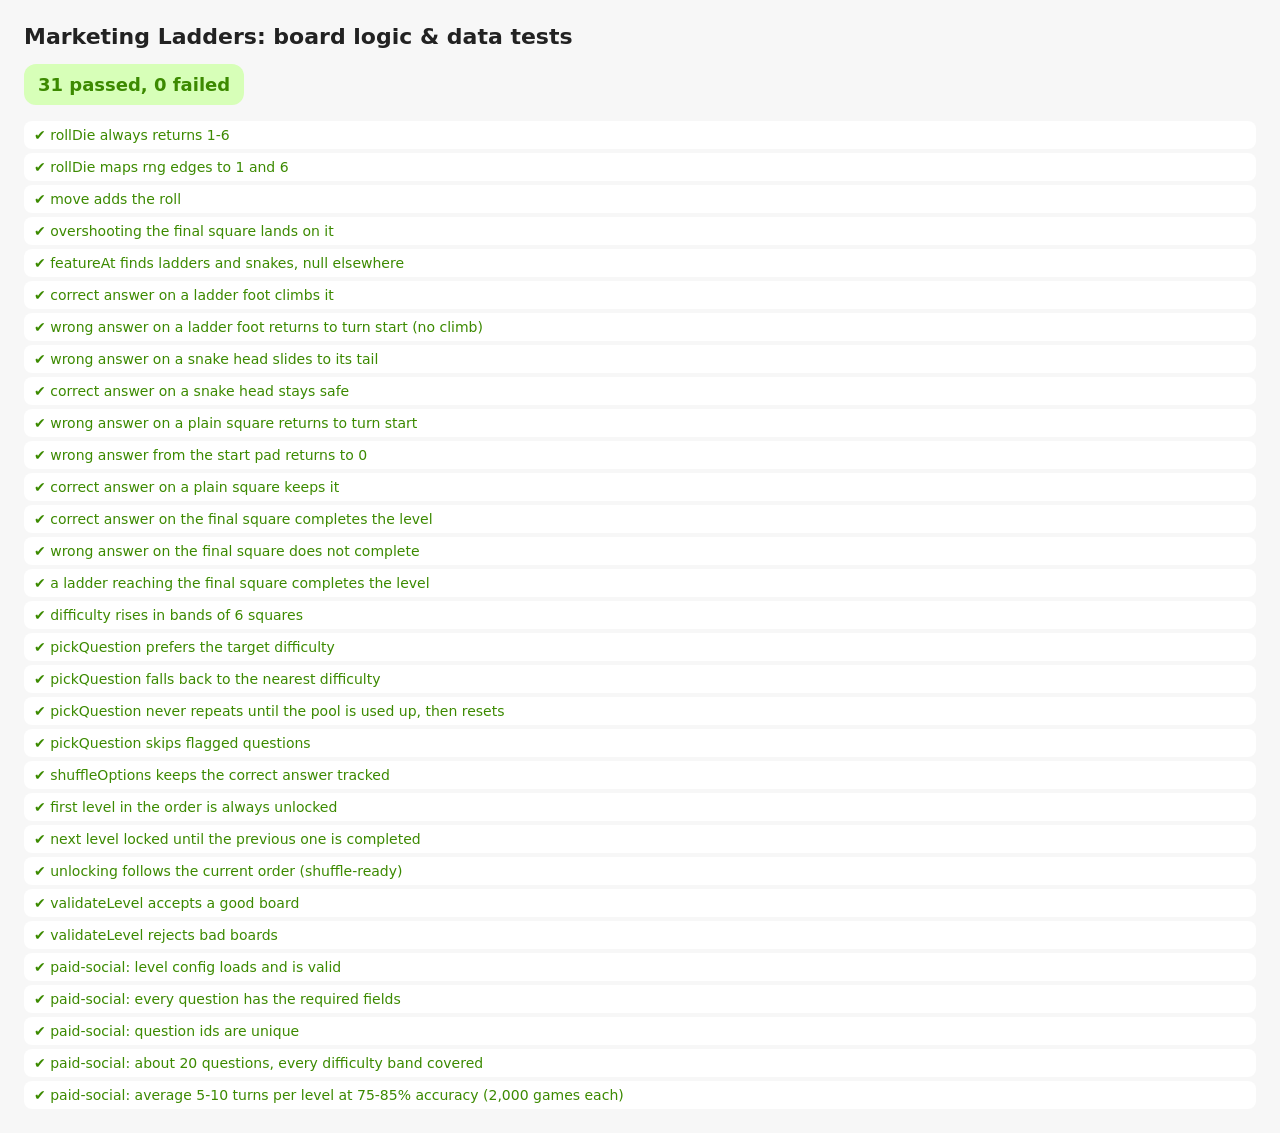
==== tests.html @ 9df12990 "Slice 1: Level 1 playable board with dice, questions and explanations Zero-install vanilla JS game: " ====
<!doctype html>
<html lang="en">
<head>
  <meta charset="utf-8">
  <meta name="viewport" content="width=device-width, initial-scale=1">
  <title>Marketing Ladders tests</title>
  <style>
    body { font-family: system-ui, sans-serif; margin: 24px; background: #f7f7f7; color: #222; }
    h1 { font-size: 22px; }
    #summary { font-weight: 800; font-size: 18px; padding: 10px 14px; border-radius: 12px; display: inline-block; }
    #summary.pass { background: #d7ffb8; color: #3c8a00; }
    #summary.fail { background: #ffdfe0; color: #c62828; }
    ul { list-style: none; padding: 0; }
    li { padding: 6px 10px; margin: 4px 0; border-radius: 8px; background: #fff; font-size: 14px; }
    li.pass { color: #3c8a00; }
    li.fail { color: #c62828; background: #ffdfe0; font-weight: 700; }
  </style>
</head>
<body>
  <h1>Marketing Ladders: board logic &amp; data tests</h1>
  <div id="summary">Running…</div>
  <ul id="results"></ul>

  <script src="js/ml.js"></script>
  <script src="data/manifest.js"></script>
  <script src="js/logic.js"></script>
  <script src="tests/runner.js"></script>
  <script src="tests/logic.test.js"></script>
  <script>
    ML.loadLevels().then(function () {
      return ML.loadScript('tests/data.test.js');
    }).then(runTests).catch(function (err) {
      document.getElementById('summary').textContent = err.message;
      document.getElementById('summary').className = 'fail';
    });
  </script>
</body>
</html>
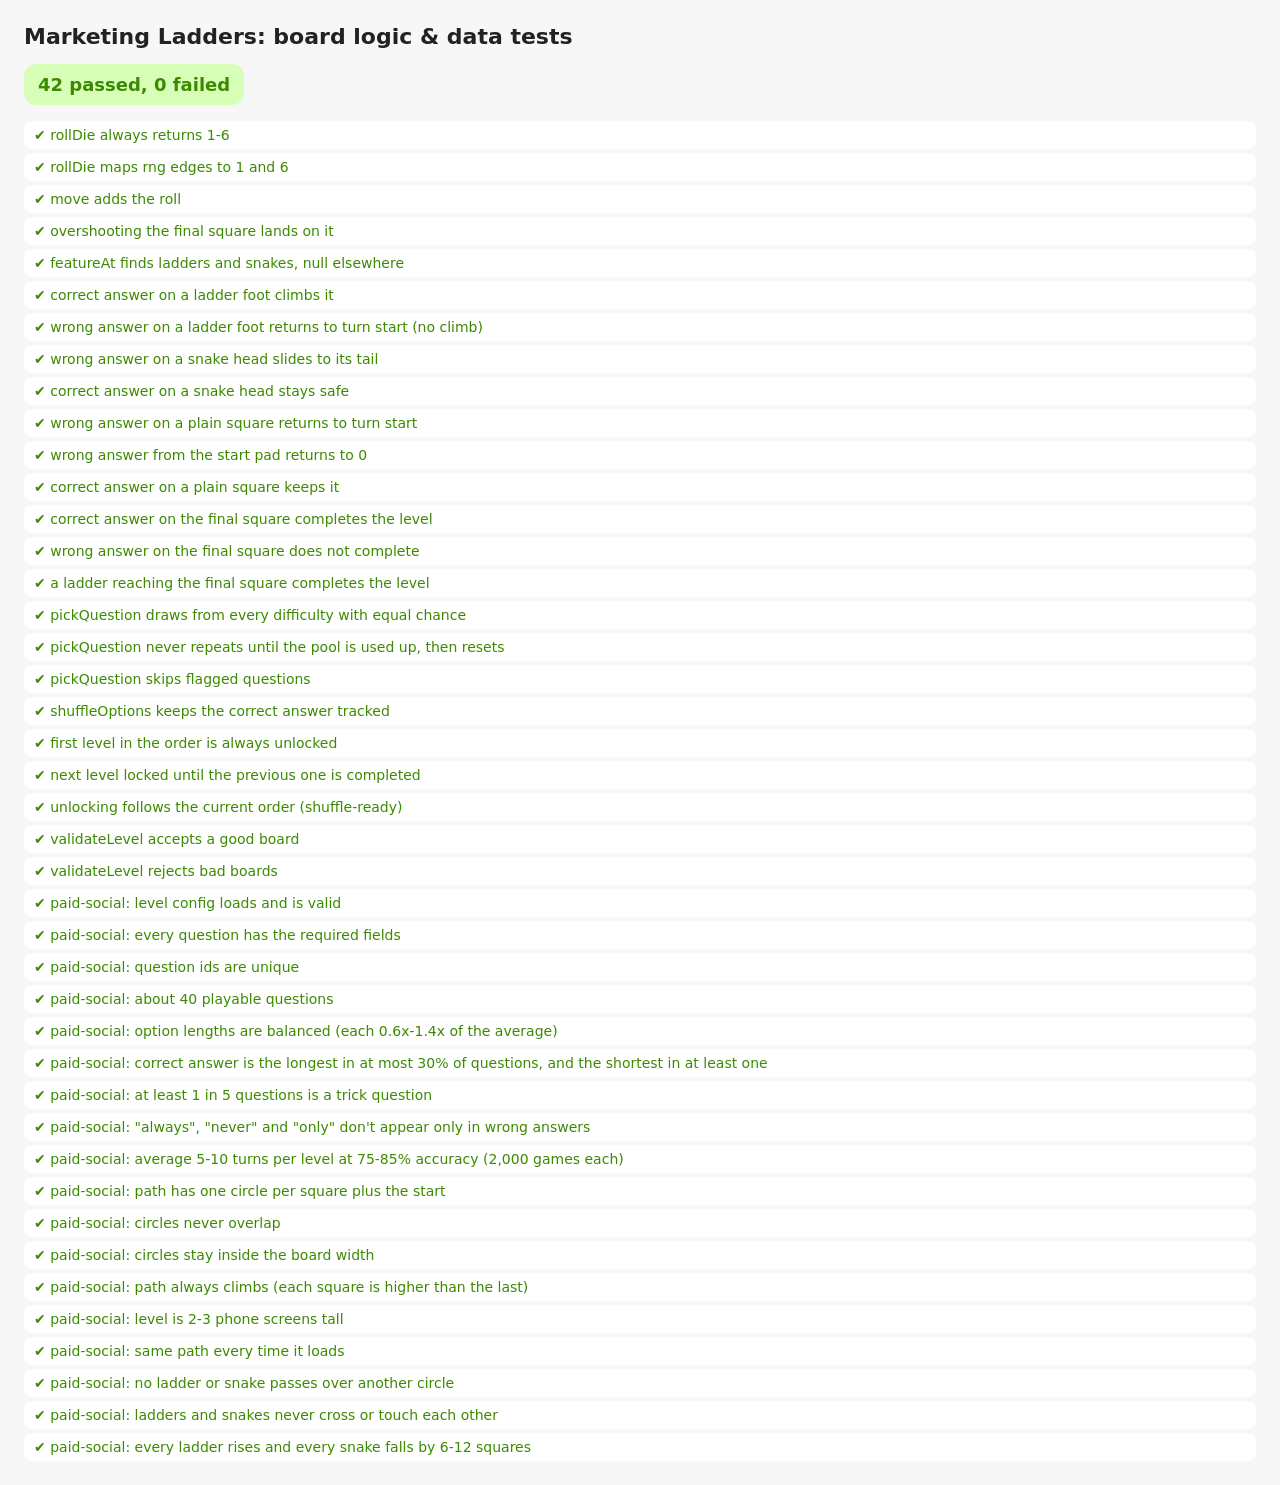
==== commit 2061e559: "Duolingo-style winding path and bouncy hopping piece Replace the 6x5 grid with a flat winding path o" ====
--- a/tests.html
+++ b/tests.html
@@ -4,6 +4,7 @@
   <meta charset="utf-8">
   <meta name="viewport" content="width=device-width, initial-scale=1">
   <title>Marketing Ladders tests</title>
+  <link rel="icon" href="data:,">
   <style>
     body { font-family: system-ui, sans-serif; margin: 24px; background: #f7f7f7; color: #222; }
     h1 { font-size: 22px; }
@@ -24,11 +25,14 @@
   <script src="js/ml.js"></script>
   <script src="data/manifest.js"></script>
   <script src="js/logic.js"></script>
+  <script src="js/path.js"></script>
   <script src="tests/runner.js"></script>
   <script src="tests/logic.test.js"></script>
   <script>
     ML.loadLevels().then(function () {
       return ML.loadScript('tests/data.test.js');
+    }).then(function () {
+      return ML.loadScript('tests/path.test.js');
     }).then(runTests).catch(function (err) {
       document.getElementById('summary').textContent = err.message;
       document.getElementById('summary').className = 'fail';
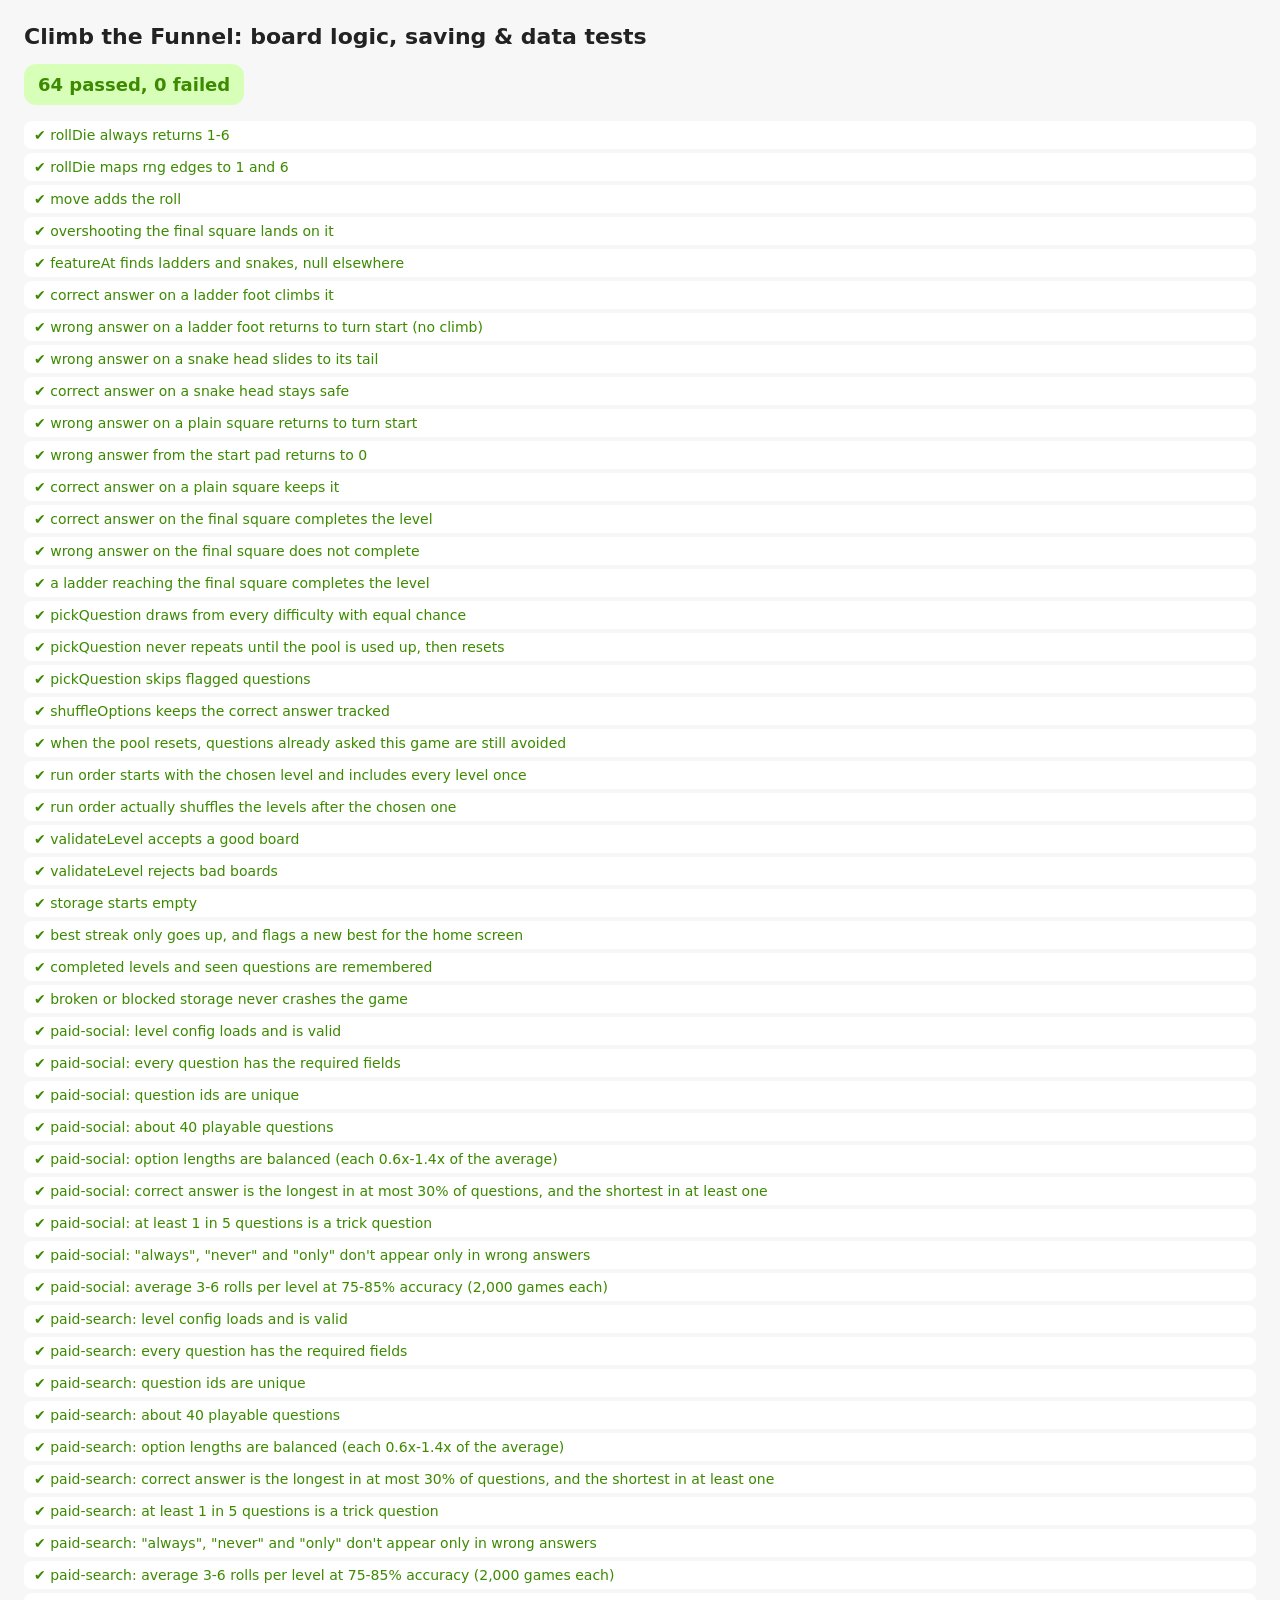
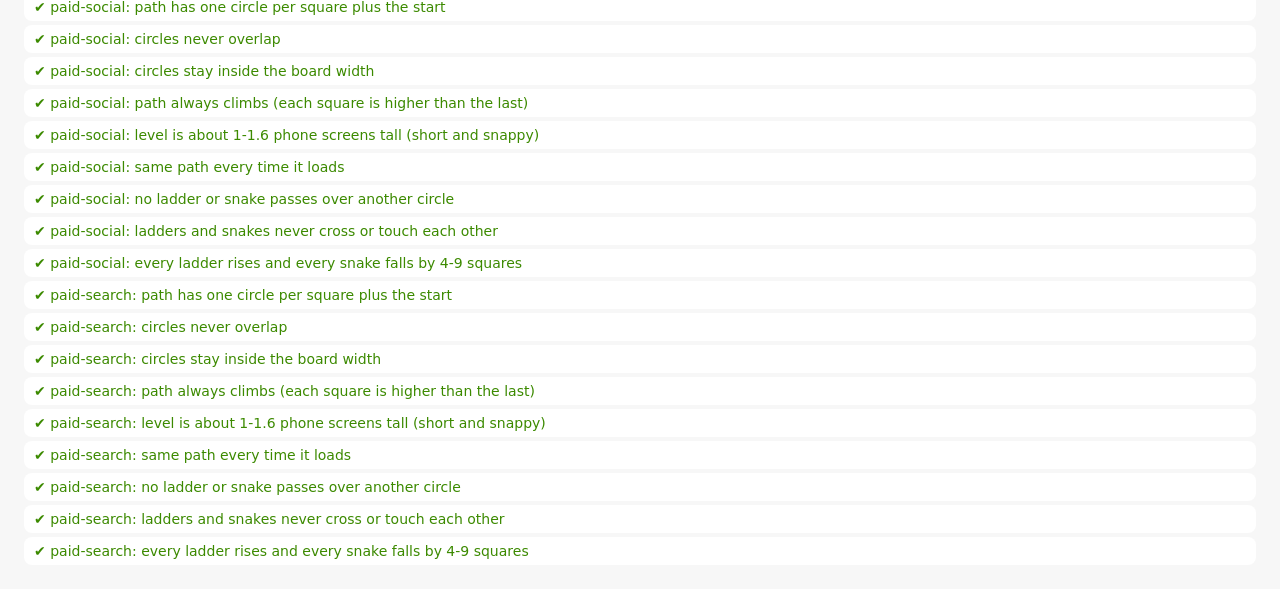
==== commit 010c706a: "v2 step 2: Climb the Funnel home screen, shuffled runs, streaks and saving Home screen with title, t" ====
--- a/tests.html
+++ b/tests.html
@@ -3,7 +3,7 @@
 <head>
   <meta charset="utf-8">
   <meta name="viewport" content="width=device-width, initial-scale=1">
-  <title>Marketing Ladders tests</title>
+  <title>Climb the Funnel tests</title>
   <link rel="icon" href="data:,">
   <style>
     body { font-family: system-ui, sans-serif; margin: 24px; background: #f7f7f7; color: #222; }
@@ -18,7 +18,7 @@
   </style>
 </head>
 <body>
-  <h1>Marketing Ladders: board logic &amp; data tests</h1>
+  <h1>Climb the Funnel: board logic, saving &amp; data tests</h1>
   <div id="summary">Running…</div>
   <ul id="results"></ul>
 
@@ -26,8 +26,10 @@
   <script src="data/manifest.js"></script>
   <script src="js/logic.js"></script>
   <script src="js/path.js"></script>
+  <script src="js/storage.js"></script>
   <script src="tests/runner.js"></script>
   <script src="tests/logic.test.js"></script>
+  <script src="tests/storage.test.js"></script>
   <script>
     ML.loadLevels().then(function () {
       return ML.loadScript('tests/data.test.js');
